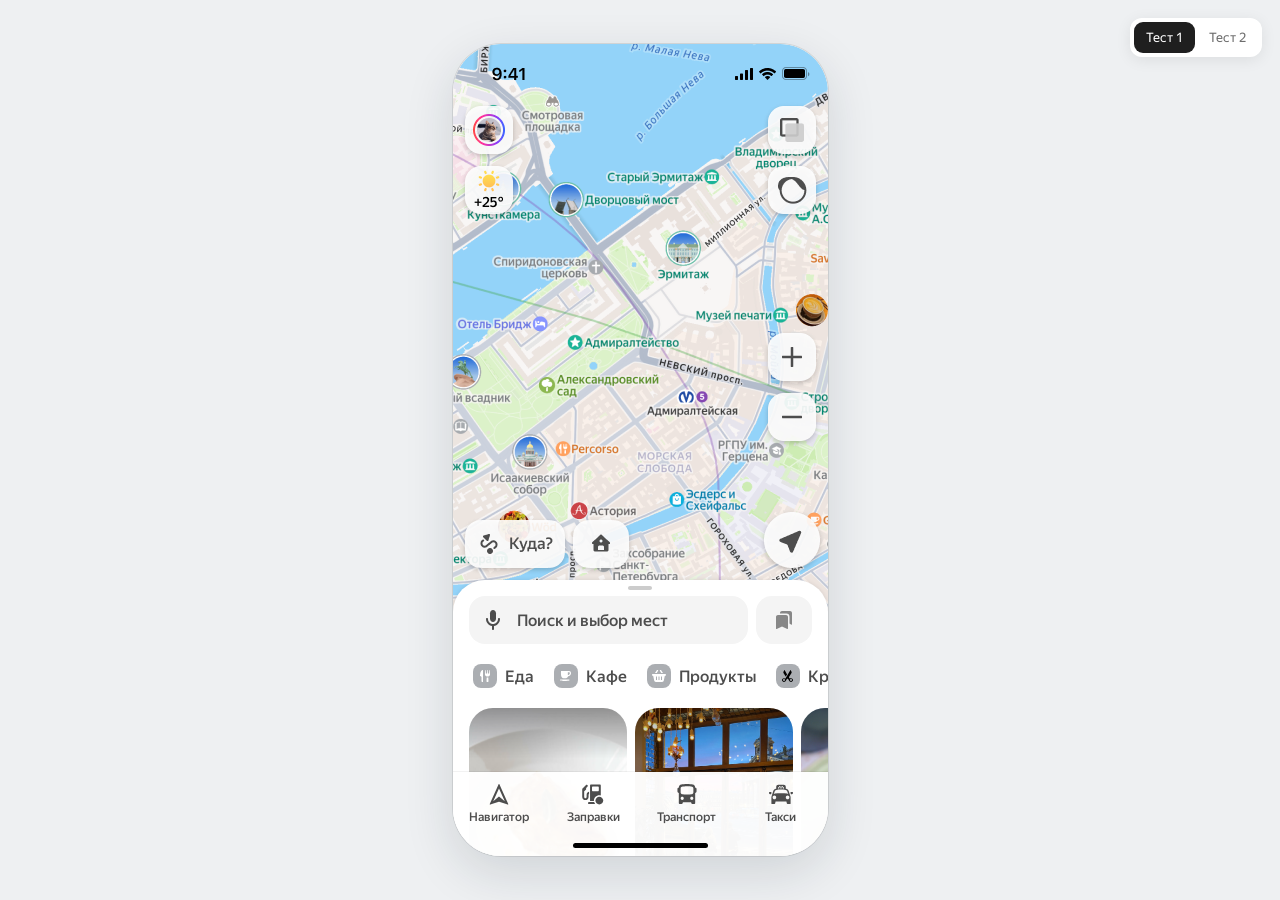
==== index.html @ ad508574 "Перенесены файлы в корень" ====
<!doctype html>
<html lang="ru">
<head>
  <meta charset="UTF-8">
  <meta name="viewport" content="width=device-width, initial-scale=1, viewport-fit=cover">
  <meta name="theme-color" content="#ffffff">
  <title>Яндекс Карты — Тест 1</title>
  <link rel="preload" href="public/assets/figma/ys-text-regular.woff2" as="font" type="font/woff2" crossorigin>
  <link rel="preload" href="public/assets/figma/ys-text-medium.woff2" as="font" type="font/woff2" crossorigin>
  <link rel="stylesheet" href="styles.css?v=discovery-motion-1">
</head>
<body>
  <main class="prototype-shell">
    <nav class="test-switcher" aria-label="Переключение прототипов">
      <button id="reset-test" data-test="1" class="test-switcher__item is-active" type="button" aria-current="page">Тест 1</button>
      <button data-test="2" class="test-switcher__item" type="button">Тест 2</button>
    </nav>
    <div class="device-area">
      <section class="phone" data-test="1" aria-label="Прототип ленты рекомендаций">
        <section id="map-screen" class="screen screen--map" aria-label="Главный экран карты">
          <img src="public/assets/map-screen.png" alt="Карта центра Санкт-Петербурга" class="map-image">
          <div class="home-sheet" data-figma-node="6007:15679">
            <button class="drag-control" id="open-feed" type="button" aria-label="Открыть рекомендации"><img src="public/assets/figma/52b90.svg" alt=""></button>
            <div class="google-header google-only" data-figma-node="6028:28121"><button class="google-heading" data-google-open type="button">Местный вайб</button><div class="google-weather" aria-label="Солнечно, плюс 25 градусов"><img src="public/assets/figma/97b58.svg" alt=""><span>+25°</span></div></div>
            <div class="search-row">
              <button class="search-field search-field--button" data-open-feed type="button"><img class="icon" src="public/assets/figma/24eeb.svg" alt=""><span>Поиск и выбор мест</span></button>
              <button class="bookmarks-button" data-open-saved type="button" aria-label="Закладки"><img class="icon" src="public/assets/figma/b0968.svg" alt=""></button>
            </div>
            <div class="home-suggest" aria-label="Быстрые категории">
              <button data-home-category="food"><span class="suggest-icon"><img src="public/assets/figma/rubric-food-symbol.svg" alt=""></span>Еда</button>
              <button data-home-category="coffee"><span class="suggest-icon"><img src="public/assets/figma/rubric-coffee-symbol.svg" alt=""></span>Кафе</button>
              <button data-home-unavailable><span class="suggest-icon"><img src="public/assets/figma/rubric-groceries-symbol.svg" alt=""></span>Продукты</button>
              <button data-home-unavailable><span class="suggest-icon"><img src="public/assets/figma/rubric-beauty-symbol.svg" alt=""></span>Красота</button>
            </div>
            <div id="home-preview" class="home-preview"></div>
            <div id="google-home-preview" class="google-carousel google-only" aria-label="Местный вайб"></div>
          </div>
          <nav class="tabbar" aria-label="Разделы карты" data-figma-node="6007:16099">
            <button data-map-action><img class="icon" src="public/assets/figma/318f4.svg" alt="">Навигатор</button>
            <button data-map-action><img class="icon" src="public/assets/figma/d0802.svg" alt="">Заправки</button>
            <button data-map-action><img class="icon" src="public/assets/figma/b46d8.svg" alt="">Транспорт</button>
            <button data-map-action><img class="icon" src="public/assets/figma/12707.svg" alt="">Такси</button>
            <div class="home-indicator"></div>
          </nav>
        </section>
        <section id="feed-screen" class="screen screen--feed is-hidden" aria-label="Лента рекомендаций" aria-hidden="true">
          <img class="feed-map" src="public/assets/figma/a2a85.png" alt="">
          <div class="map-dim"></div>
          <div class="status-bar status-bar--light" aria-hidden="true"><span>9:41</span><img src="public/assets/figma/610a3.svg" alt=""></div>
          <div class="city-label"><img src="public/assets/figma/ff0bd.svg" alt="">Санкт-Петербург</div>
          <div class="feed-sheet" data-figma-node="6007:17533">
            <header class="feed-header" data-figma-node="6049:33191">
              <button id="collapse-feed" class="drag-control" type="button" aria-label="Свернуть ленту"><img src="public/assets/figma/52b90.svg" alt=""></button>
              <div class="google-header google-only" data-figma-node="6028:28121"><h1 class="google-heading">Местный вайб</h1><div class="google-weather" aria-label="Солнечно, плюс 25 градусов"><img src="public/assets/figma/97b58.svg" alt=""><span>+25°</span></div></div>
              <div class="search-row">
                <label class="search-field"><img class="icon" src="public/assets/figma/24eeb.svg" alt=""><input id="search" type="search" placeholder="Поиск и выбор мест" aria-label="Поиск мест" autocomplete="off"></label>
                <button class="bookmarks-button" id="toggle-saved" type="button" aria-label="Показать сохранённые места" aria-pressed="false"><img class="icon" src="public/assets/figma/b0968.svg" alt=""></button>
              </div>
              <div class="intents-wrap"><div class="intents" id="intents" role="tablist" aria-label="Категории рекомендаций"></div></div>
            </header>
            <div class="feed-scroll" id="feed-scroll" tabindex="0" aria-label="Места в выбранной категории"><div id="tile-grid" class="tile-grid" aria-live="polite"></div><div id="google-feed" class="google-only"></div></div>
          </div>
          <div class="map-action"><button id="back-to-map" type="button"><img class="icon" src="public/assets/figma/7ac51.svg" alt="">На карте</button></div>
        </section>
        <section id="discovery-screen" class="screen screen--discovery is-hidden" aria-label="Места на карте" aria-hidden="true">
          <img class="discovery-map" src="public/assets/discovery-all.png" alt="Карта с рекомендациями">
          <div class="status-bar" aria-hidden="true"><span>9:41</span><img src="public/assets/figma/fc574.svg" alt=""></div>
          <section class="discovery-sheet" aria-label="Лента мест на карте">
            <header class="discovery-header">
              <button id="discovery-drag" class="drag-control" type="button" aria-label="Развернуть ленту на карте" aria-expanded="false"><img src="public/assets/figma/7e62e.svg" alt=""></button>
              <h1><button id="discovery-title" type="button">Рекомендации для вас</button></h1>
              <button id="discovery-search-toggle" class="discovery-action" type="button" aria-label="Поиск в категории" aria-expanded="false"><img src="public/assets/figma/d4366.svg" alt=""></button>
              <button id="discovery-close" class="discovery-action" type="button" aria-label="Закрыть дискавери-режим"><img src="public/assets/figma/bcefa.svg" alt=""></button>
            </header>
            <label class="discovery-search" hidden><input type="search" placeholder="Поиск мест" aria-label="Поиск мест на карте"></label>
            <div class="discovery-scroll" tabindex="0" aria-label="Места категории"><div id="discovery-grid" class="tile-grid" aria-live="polite"></div></div>
          </section>
        </section>
        <section id="place-screen" class="screen screen--place is-hidden" aria-label="Карточка места" aria-hidden="true"></section>
        <div id="toast" class="toast" role="status" hidden></div>
      </section>
    </div>
  </main>
  <script type="module" src="app.js?v=fun-section-1"></script>
</body>
</html>
---- styles.css ----
@font-face { font-family: 'YS Text'; src: url('public/assets/figma/ys-text-regular.woff2') format('woff2'); font-weight: 400; font-display: swap; }
@font-face { font-family: 'YS Text'; src: url('public/assets/figma/ys-text-medium.woff2') format('woff2'); font-weight: 500 600; font-display: swap; }
@font-face { font-family: 'YS Text'; src: url('public/assets/figma/ys-text-bold.woff2') format('woff2'); font-weight: 700; font-display: swap; }
:root { color-scheme: light; font-family: 'YS Text', Arial, sans-serif; color: #000; background: #eef0f2; --secondary: #878787; --action: #196dff; --device-scale: 1; }
* { box-sizing: border-box; }
body { margin: 0; min-width: 320px; }
button, input { font: inherit; }
button { border: 0; padding: 0; color: inherit; background: none; cursor: pointer; -webkit-tap-highlight-color: transparent; }
button:disabled { cursor: default; }
button:focus-visible, input:focus-visible, [tabindex]:focus-visible { outline: 2px solid var(--action); outline-offset: 2px; }
img { display: block; }
p, h1, h2 { margin: 0; }
.icon { width: 24px; height: 24px; flex: 0 0 24px; object-fit: contain; }
.icon--16 { width: 16px; height: 16px; flex-basis: 16px; }
.prototype-shell { min-height: 100dvh; display: grid; place-items: center; padding: 24px; background: #eef0f2; }
.device-area { position: relative; width: calc(375px * var(--device-scale)); height: calc(812px * var(--device-scale)); }
.phone { position: absolute; inset: 0 auto auto 0; width: 375px; height: 812px; overflow: hidden; border-radius: 48px; background: #fff; transform: scale(var(--device-scale)); transform-origin: top left; box-shadow: 0 16px 50px #18233124, 0 0 0 1px #00000018; }
.screen { position: absolute; inset: 0; width: 100%; height: 100%; }
.is-hidden { display: none !important; }
.test-switcher { position: fixed; z-index: 10; top: 18px; right: 18px; display: flex; gap: 2px; padding: 4px; border-radius: 12px; background: #fff; box-shadow: 0 3px 15px #00000014; }
.test-switcher__item { border-radius: 9px; padding: 8px 12px; font-size: 13px; color: #6d6d6d; }
.test-switcher__item.is-active { background: #1f1f1f; color: #fff; }
.test-switcher__item:disabled { opacity: .4; }
.google-only { display: none; }
.phone[data-test='2'] .google-only { display: block; }
.phone[data-test='2'] .home-sheet > .search-row,
.phone[data-test='2'] .home-suggest,
.phone[data-test='2'] #home-preview,
.phone[data-test='2'] .feed-header > .search-row,
.phone[data-test='2'] .intents-wrap,
.phone[data-test='2'] #tile-grid { display: none; }
.phone[data-test='2'] .feed-header { height: 68px; flex-basis: 68px; }
.phone[data-test='2'] .feed-scroll { padding: 0 0 24px; }
.phone[data-test='2'] .map-action { display: none; }
.phone[data-test='2'] .drag-control { height: 16px; top: 0; }
.phone[data-test='2'] .drag-control img { display: none; }
.phone[data-test='2'] .drag-control::after { content: ''; position: absolute; top: 4px; width: 32px; height: 4px; border-radius: 100px; background: #ccc; pointer-events: none; }
.google-header { height: 68px; padding: 16px 16px 12px; background: #fff; }
.phone[data-test='2'] .google-header { display: flex; align-items: center; gap: 8px; }
.google-heading { flex: 1; min-width: 0; text-align: left; font-size: 24px; font-weight: 500; line-height: 28px; letter-spacing: .24px; }
.google-weather { width: 40px; height: 40px; flex: 0 0 40px; border-radius: 12px; padding: 4px 6px; background: #f4f4f4; display: flex; flex-direction: column; align-items: center; justify-content: center; font-size: 12px; font-weight: 500; line-height: 16px; }
.google-weather img { width: 12.67px; height: 12.67px; margin: 1.665px; }
.google-section { padding-bottom: 8px; }
.google-section-heading { height: 64px; display: flex; align-items: center; padding: 20px 16px 20px 20px; font-size: 20px; line-height: 24px; font-weight: 500; letter-spacing: .2px; }
.google-carousel, .phone[data-test='2'] .google-carousel { display: flex; gap: 8px; padding: 0 16px; overflow-x: auto; overflow-y: hidden; scrollbar-width: none; overscroll-behavior-x: contain; scroll-snap-type: x proximity; scroll-padding-left: 16px; }
.phone[data-test='1'] #google-home-preview { display: none; }
.google-carousel.is-dragging { scroll-snap-type: none; cursor: grabbing; }
.google-carousel.is-dragging * { cursor: grabbing; }
.google-tile { position: relative; display: flex; flex-direction: column; gap: 12px; width: 245px; height: 427px; flex: 0 0 245px; padding-bottom: 16px; border-radius: 20px; background: #f4f4f4; overflow: hidden; scroll-snap-align: start; }
.google-tile--l { width: 290px; flex-basis: 290px; height: 422px; }
.google-tile-link { position: absolute; inset: 0; z-index: 1; border-radius: 20px; user-select: none; }
.google-tile-link:active { background: #00000004; }
.google-picture { flex: 0 0 244px; height: 244px; width: 100%; border-radius: 20px; overflow: hidden; background: #e5e5e5; }
.google-picture img { width: 100%; height: 100%; object-fit: cover; pointer-events: none; user-select: none; }
.google-contents { flex: 1; min-height: 0; display: flex; flex-direction: column; gap: 6px; padding: 0 12px; }
.google-contents h2 { font-size: 16px; line-height: 18px; font-weight: 500; letter-spacing: .16px; white-space: nowrap; overflow: hidden; text-overflow: ellipsis; }
.google-meta { display: flex; align-items: center; gap: 4px; flex: 0 0 14px; min-width: 0; font-size: 12px; line-height: 14px; font-weight: 500; color: #878787; white-space: nowrap; overflow: hidden; }
.google-rating { display: flex; align-items: center; gap: 2px; color: #000; }
.google-rating img { width: 12px; height: 12px; }
.google-category { overflow: hidden; text-overflow: ellipsis; }
.google-hours .is-open { color: #3bb300; }
.google-hours .is-closed { color: #f43; }
.google-description { width: 202px; max-width: 100%; min-height: 0; flex: 1; font-size: 14px; line-height: 16px; overflow: hidden; display: -webkit-box; -webkit-line-clamp: 5; -webkit-box-orient: vertical; }
.google-section-action { padding: 20px 16px 0; }
.google-section-action button { width: 100%; height: 40px; padding: 12px; background: #f6f6f6; border-radius: 32px; font-size: 14px; font-weight: 500; line-height: 16px; color: #4d4d4d; }
.google-section.is-expanded .google-carousel { display: grid; grid-template-columns: 1fr; justify-items: center; gap: 16px; overflow: visible; }
.map-image { width: 100%; height: 100%; object-fit: cover; }
.screen--discovery { background: #f4f4f4; overflow: hidden; }
.discovery-map { width: 100%; height: 100%; object-fit: fill; }
.discovery-sheet { position: absolute; z-index: 2; top: 74px; height: calc(100% - 74px); left: 0; right: 0; display: flex; flex-direction: column; background: #fff; border-radius: 24px 24px 0 0; box-shadow: 0 0 4px #0000001a; overflow: hidden; transform: translateY(calc(100% - 120px)); transition: transform 560ms cubic-bezier(.25,.8,.25,1); will-change: transform; }
.discovery-sheet.is-expanded { transform: translateY(0); }
.discovery-sheet.is-dragging { transition: none; }
.discovery-header { position: relative; display: flex; align-items: center; gap: 8px; padding: 16px; flex: 0 0 72px; }
.discovery-header h1 { flex: 1; min-width: 0; margin-right: 4px; font-size: 20px; font-weight: 700; line-height: 24px; }
#discovery-title { text-align: left; width: 100%; }
.discovery-action { width: 40px; height: 40px; flex: 0 0 40px; border-radius: 100px; background: #f6f6f6; display: grid; place-items: center; }
.phone[data-test='2'] #discovery-drag img { display: block; }
.phone[data-test='2'] #discovery-drag::after { display: none; }
.discovery-scroll { flex: 1; min-height: 0; overflow-y: auto; overscroll-behavior: contain; scrollbar-width: none; padding: 0 16px 24px; }
.discovery-search { padding: 0 16px 12px; }
.discovery-search input { width: 100%; padding: 12px; border: 0; border-radius: 12px; background: #f4f4f4; font-size: 16px; }
@media (prefers-reduced-motion: reduce) { .discovery-sheet { transition: none; } }
.home-sheet { position: absolute; top: calc(100% - 276px); left: 0; right: 0; height: 450px; border-radius: 32px 32px 0 0; background: #fff; box-shadow: 0 0 4px #0000001a; overflow: hidden; }
.drag-control { position: absolute; z-index: 3; top: 0; left: calc(50% - 22px); width: 44px; height: 16px; display: grid; place-items: center; touch-action: none; }
.drag-control { user-select: none; cursor: grab; }
.drag-control:active { cursor: grabbing; }
.drag-control img { width: 24px; height: 16px; pointer-events: none; user-select: none; -webkit-user-drag: none; }
.search-row { display: flex; gap: 8px; padding: 16px 16px 0; height: 64px; flex: 0 0 64px; }
.search-field { min-width: 0; flex: 1; display: flex; align-items: center; gap: 12px; height: 48px; padding: 0 12px; background: #f4f4f4; border-radius: 16px; color: #4d4d4d; }
.search-field--button { text-align: left; white-space: nowrap; font-size: 16px; font-weight: 500; }
.search-field input { border: 0; background: none; outline: 0; width: 100%; min-width: 0; padding: 0; color: #4d4d4d; font-size: 16px; font-weight: 500; line-height: 20px; }
.search-field input::placeholder { color: #4d4d4d; opacity: 1; }
.search-field input::-webkit-search-cancel-button { cursor: pointer; }
.bookmarks-button { display: grid; place-items: center; height: 48px; width: 56px; flex: 0 0 56px; border-radius: 16px; background: #f4f4f4; }
.bookmarks-button[aria-pressed='true'] { background: #fff0b4; }
.home-suggest { display: flex; gap: 0; padding: 12px; height: 64px; overflow-x: auto; scrollbar-width: none; }
.home-suggest button { height: 40px; padding: 8px 12px 8px 8px; display: flex; gap: 8px; align-items: center; white-space: nowrap; font-weight: 500; font-size: 16px; color: #4d4d4d; }
.suggest-icon { width: 24px; height: 24px; flex: 0 0 24px; display: grid; place-items: center; border-radius: 8px; background: #abaeb2; }
.suggest-icon img { max-width: 14px; max-height: 14px; }
.home-preview { display: flex; overflow: hidden; gap: 8px; padding: 0 16px; }
.home-preview .place-tile { width: 158px; flex: 0 0 158px; }
.tabbar { position: absolute; bottom: 0; left: 0; right: 0; height: 84px; background: #fffffff7; display: flex; justify-content: space-around; padding-top: 10px; box-shadow: 0 -1px 0 #0000000d; }
.tabbar button { display: flex; flex-direction: column; gap: 4px; align-items: center; height: 48px; width: 25%; color: #4d4d4d; font-size: 12px; font-weight: 500; }
.home-indicator { position: absolute; height: 5px; width: 135px; left: calc(50% - 67.5px); bottom: 8px; background: #000; border-radius: 100px; }
.feed-map { position: absolute; inset: 0; width: 100%; height: 100%; object-fit: cover; }
.map-dim { position: absolute; top: 0; left: 0; right: 0; height: 124px; background: #0006; }
.status-bar { position: absolute; z-index: 1; top: 0; left: 0; right: 0; height: 50px; font: 600 17px/22px -apple-system, BlinkMacSystemFont, sans-serif; letter-spacing: -.4px; pointer-events: none; }
.status-bar span { position: absolute; top: 19px; left: 29px; width: 54px; text-align: center; }
.status-bar img { position: absolute; top: 23px; right: 18.6px; width: 74.4px; height: 13px; }
.status-bar--light { color: #fff; }
.city-label { position: absolute; top: 50px; left: 0; right: 0; height: 24px; display: flex; justify-content: center; align-items: flex-start; gap: 4px; color: #fff; font-size: 14px; font-weight: 500; line-height: 16px; }
.city-label img { width: 16px; height: 16px; }
.feed-sheet { position: absolute; inset: 74px 0 0; display: flex; flex-direction: column; border-radius: 32px 32px 0 0; background: #fff; overflow: hidden; }
.feed-header { position: relative; z-index: 2; flex: 0 0 128px; height: 128px; background: #fff; }
.feed-header.is-scrolling { box-shadow: 0 1px 0 #ebebeb; }
.intents-wrap { position: relative; }
.intents-wrap::after { content: ''; position: absolute; top: 0; right: 0; width: 24px; height: 64px; background: linear-gradient(90deg, #fff0, #fff); pointer-events: none; }
.intents { display: flex; align-items: center; gap: 4px; height: 64px; padding: 12px 16px; overflow-x: auto; overflow-y: hidden; scrollbar-width: none; overscroll-behavior-x: contain; }
.intents::after { content: ''; flex: 0 0 calc(50% - 50px); height: 1px; }
.intent { display: flex; align-items: center; gap: 6px; height: 40px; flex: 0 0 auto; padding: 8px 12px 8px 8px; border-radius: 12px; color: #878787; font-size: 14px; line-height: 16px; font-weight: 500; white-space: nowrap; }
.intent.is-active { color: #000; }
.intent-emoji { font-family: 'Apple Color Emoji', 'Segoe UI Emoji', sans-serif; font-size: 22px; line-height: 24px; width: 24px; text-align: center; }
.feed-scroll { flex: 1 1 auto; min-height: 0; overflow-y: auto; overflow-x: hidden; overscroll-behavior: contain; scrollbar-width: none; padding: 0 16px 112px; }
.tile-grid { display: grid; grid-template-columns: repeat(2, minmax(0,1fr)); gap: 16px 8px; align-content: start; }
.place-tile { position: relative; min-width: 0; display: flex; flex-direction: column; gap: 8px; }
.tile-link { position: absolute; inset: 0; z-index: 1; border-radius: 24px; touch-action: pan-y; user-select: none; }
.tile-link:active { background: #00000006; }
.tile-visual { position: relative; width: 100%; aspect-ratio: 3/4; border-radius: 24px; overflow: hidden; background: #f4f4f4; }
.tile-visual::after { content: ''; position: absolute; inset: 0; background: linear-gradient(180deg, #0005 0%, #0000 24%, #0000 71.65%, #0005 100%); pointer-events: none; }
.tile-photo-track { display: flex; width: 100%; height: 100%; transition: transform 280ms cubic-bezier(.22,1,.36,1); will-change: transform; }
.tile-photo-track.is-dragging { transition: none; }
.tile-photo { width: 100%; height: 100%; flex: 0 0 100%; min-width: 0; object-fit: cover; user-select: none; pointer-events: none; }
.tile-rating { position: absolute; z-index: 1; left: 8px; top: 8px; height: 24px; display: flex; align-items: center; gap: 4px; padding: 4px 6px; color: #fff; background: #0006; border-radius: 12px; font-size: 14px; font-weight: 500; line-height: 16px; pointer-events: none; }
.tile-rating img { width: 14px; height: 14px; }
.tile-more { position: absolute; z-index: 1; right: 8px; top: 8px; width: 24px; height: 24px; padding: 4px; pointer-events: none; }
.tile-more img { width: 16px; height: 16px; }
.tile-save { position: absolute; z-index: 2; right: 8px; bottom: 8px; width: 40px; height: 40px; border-radius: 24px; background: #0006; display: grid; place-items: center; }
.tile-stepper { position: absolute; z-index: 1; width: 36px; height: 12px; bottom: 8px; left: 50%; transform: translateX(-50%); display: flex; align-items: center; gap: 4px; padding: 4px; border-radius: 6px; background: #0006; pointer-events: none; }
.tile-stepper i { flex: 0 0 4px; height: 4px; border-radius: 2px; background: #ffffff80; }
.tile-stepper i.is-current { flex-basis: 12px; background: #fff; }
.tile-text { padding: 0 4px; min-width: 0; }
.tile-description { height: 32px; font-size: 14px; line-height: 16px; display: -webkit-box; -webkit-box-orient: vertical; -webkit-line-clamp: 2; overflow: hidden; }
.tile-name { display: block; overflow: hidden; text-overflow: ellipsis; white-space: nowrap; font-size: 16px; line-height: 18px; height: 18px; font-weight: 500; letter-spacing: .16px; margin-top: 2px; }
.tile-location { display: flex; gap: 4px; font-size: 14px; line-height: 16px; margin-top: 4px; height: 16px; color: #878787; white-space: nowrap; }
.tile-location span:first-child { min-width: 0; overflow: hidden; text-overflow: ellipsis; }
.tile-location span:last-child:not(:first-child) { flex: 0 0 auto; }
.empty-state { grid-column: 1/-1; padding: 44px 12px; text-align: center; color: #878787; font-size: 14px; line-height: 20px; }
.map-action { position: absolute; z-index: 4; bottom: 0; left: 0; right: 0; height: 112px; padding: 32px 12px; display: flex; justify-content: center; background: linear-gradient(0deg,#fff,#ffffffd9 25%,#fff0); pointer-events: none; }
.map-action button { height: 48px; display: flex; align-items: center; justify-content: center; gap: 8px; border-radius: 16px; padding: 12px 16px 12px 12px; background: #1a1a1a; color: #fff; font-size: 16px; line-height: 20px; font-weight: 500; pointer-events: auto; }
.screen--place { overflow-y: auto; overflow-x: hidden; scrollbar-width: none; background: #fff; overscroll-behavior: contain; }
.place-gallery { position: relative; height: 240px; background: #ebebeb; }
.place-gallery-main { width: 100%; height: 240px; object-fit: cover; cursor: pointer; }
.place-gallery::after { content: ''; position: absolute; inset: 160px 0 0; background: linear-gradient(#0000,#0005); pointer-events: none; }
.place-logo { position: absolute; left: 16px; bottom: 48px; z-index: 1; width: 72px; height: 72px; object-fit: cover; border-radius: 16px; background: #fff; }
.gallery-counter { position: absolute; bottom: 48px; right: 16px; z-index: 1; display: flex; align-items: center; gap: 4px; font-size: 14px; color: #fff; }
.gallery-progress { position: absolute; bottom: 30px; left: 16px; right: 16px; height: 2px; display: flex; gap: 2px; z-index: 1; }
.gallery-progress i { flex: 1; border-radius: 10px; background: #ffffff80; }
.gallery-progress i.is-current { background: #fff; }
.place-content { position: relative; margin-top: -16px; background: #fff; border-radius: 20px 20px 0 0; padding-bottom: 32px; }
.card-shutter { position: sticky; top: 50px; z-index: 6; padding: 20px 16px 0; height: 44px; background: #fff; border-radius: 20px 20px 0 0; }
.place-status { position: sticky; top: 0; z-index: 5; margin-bottom: -50px; background-image: var(--place-cover); background-size: 100% 240px; background-position: center top; }
.is-header-pinned .place-status::before { content: ''; position: absolute; inset: 0 0 -32px; background: linear-gradient(#0003,#0003), url('public/assets/figma/a2a85.png') center top / cover; }
.is-header-pinned .card-shutter { border-radius: 32px 32px 0 0; }
.screen--place .card-tabs { top: 94px; }
.is-header-pinned .card-tabs { height: 48px; padding: 4px 16px 0; margin-bottom: 8px; }
.screen--place [id^='card-'] { scroll-margin-top: 142px; }
.card-shutter > .shutter-handle { position: absolute; width: 24px; height: 16px; top: 0; left: calc(50% - 12px); }
.place-title-row { display: flex; gap: 16px; align-items: flex-start; }
.place-title { flex: 1; min-width: 0; overflow: hidden; white-space: nowrap; text-overflow: ellipsis; font-size: 20px; line-height: 24px; font-weight: 500; }
.place-title-row button { flex: 0 0 24px; width: 24px; height: 24px; }
.place-kind { font-size: 14px; line-height: 16px; color: #878787; height: 20px; padding: 4px 16px 0; }
.place-rating-row { padding: 8px 16px; height: 32px; display: flex; gap: 12px; align-items: center; font-size: 14px; line-height: 16px; }
.place-rating-row > span { display: inline-flex; align-items: center; gap: 6px; white-space: nowrap; }
.place-rating-row .review-count { color: #878787; }
.place-rating-row b { font-weight: 500; }
.place-summary { padding: 8px 16px; height: 110px; }
.place-summary-body { position: relative; padding: 12px 120px 12px 12px; background: #f6f6f6; border-radius: 12px; height: 94px; }
.place-summary h2 { font-size: 14px; line-height: 16px; font-weight: 500; margin-bottom: 6px; }
.place-summary p { color: #4d4d4d; font-size: 14px; line-height: 16px; height: 48px; display: -webkit-box; -webkit-box-orient: vertical; -webkit-line-clamp: 3; overflow: hidden; }
.summary-image { position: absolute; right: 40px; top: -4px; width: 64px; height: 102px; border-radius: 8px; object-fit: cover; }
.summary-image--back { right: 0; transform: rotate(8deg); opacity: .5; }
.social-row { height: 40px; padding: 8px 16px; display: flex; align-items: center; gap: 8px; font-size: 14px; line-height: 16px; }
.social-row > img { width: 24px; height: 24px; border-radius: 50%; object-fit: cover; }
.hours-distance { display: flex; align-items: center; gap: 8px; height: 32px; padding: 8px 16px; font-size: 14px; line-height: 16px; }
.hours-distance > span:first-child { flex: 1; min-width: 0; font-weight: 500; white-space: nowrap; overflow: hidden; text-overflow: ellipsis; }
.hours-distance .nearby { color: #878787; max-width: 150px; white-space: nowrap; overflow: hidden; text-overflow: ellipsis; }
.card-tabs { position: sticky; top: 0; z-index: 4; height: 56px; display: flex; align-items: center; gap: 24px; padding: 8px 16px; overflow-x: auto; scrollbar-width: none; background: #fff; border-bottom: 1px solid #ebebeb; }
.card-tab { position: relative; height: 40px; flex: 0 0 auto; display: flex; align-items: center; gap: 6px; font-size: 14px; line-height: 16px; font-weight: 500; white-space: nowrap; }
.card-tab.is-active { color: var(--action); }
.card-tab.is-active::after { content: ''; position: absolute; bottom: 0; height: 4px; border-radius: 4px; background: var(--action); left: 0; right: 0; }
.card-tab small { color: #878787; background: #f4f4f4; border-radius: 4px; font-size: 12px; line-height: 16px; padding: 2px 4px; font-weight: 400; }
.reservation { height: 121px; border-bottom: 1px solid #ebebeb; padding-top: 20px; }
.reservation-header { display: flex; align-items: center; justify-content: space-between; padding: 0 16px; font-size: 14px; }
.reservation h2 { font-size: 16px; line-height: 20px; font-weight: 500; }
.reservation-header button { color: var(--action); }
.reservation-times { display: flex; gap: 8px; padding: 20px 16px 16px; overflow-x: auto; scrollbar-width: none; }
.reservation-times button { flex: 0 0 auto; height: 48px; border-radius: 16px; padding: 12px 16px; background: #f2f6ff; color: var(--action); font-size: 16px; line-height: 20px; font-weight: 500; }
.stories { height: 178px; display: flex; gap: 8px; overflow-x: auto; scrollbar-width: none; padding: 20px 16px; border-bottom: 1px solid #ebebeb; }
.story { display: flex; flex-direction: column; align-items: center; gap: 6px; width: 90px; flex: 0 0 90px; font-size: 12px; line-height: 14px; font-weight: 500; }
.story-photo { width: 90px; height: 118px; border: 2px solid var(--action); padding: 2px; border-radius: 16px; }
.story-photo img { width: 100%; height: 100%; object-fit: cover; border-radius: 12px; }
.menu-section { padding-top: 8px; border-bottom: 1px solid #ebebeb; scroll-margin-top: 56px; }
.menu-section h2 { padding: 10px 16px; font-size: 16px; line-height: 20px; font-weight: 500; }
.menu-carousel { display: flex; gap: 16px; overflow-x: auto; scrollbar-width: none; padding: 8px 16px; }
.menu-card { flex: 0 0 120px; width: 120px; }
.menu-photo { display: grid; place-items: center; width: 120px; height: 120px; border: .5px solid #0000000a; background: #f4f4f4; border-radius: 12px; overflow: hidden; color: #878787; font-size: 12px; }
.menu-photo img { width: 100%; height: 100%; object-fit: cover; }
.menu-text { margin-top: 8px; display: flex; flex-direction: column; gap: 4px; font-size: 14px; line-height: 16px; }
.menu-text p { height: 32px; display: -webkit-box; -webkit-box-orient: vertical; -webkit-line-clamp: 2; overflow: hidden; }
.menu-unavailable { padding: 8px 16px 24px; font-size: 14px; line-height: 20px; color: #878787; }
.place-section { padding: 16px; border-bottom: 1px solid #ebebeb; font-size: 14px; line-height: 20px; scroll-margin-top: 56px; }
.place-section h2 { font-size: 16px; line-height: 20px; font-weight: 500; margin-bottom: 12px; }
.place-section p { color: #4d4d4d; }
.place-section a { color: var(--action); text-decoration: none; }
.address-heading { display: flex; gap: 16px; align-items: center; font-size: 14px !important; }
.address-body { margin-left: 40px; }
.address-body p + p { margin-top: 8px; }
.address-body button { color: var(--action); }
.photos-row { display: flex; gap: 8px; overflow-x: auto; scrollbar-width: none; }
.photos-row button { flex: 0 0 120px; }
.photos-row img { width: 120px; height: 120px; border-radius: 12px; object-fit: cover; }
.review-summary { display: flex; align-items: center; gap: 12px; }
.review-summary strong { font-size: 40px; line-height: 48px; font-weight: 500; }
.star-row { display: flex; }
.photo-viewer { position: absolute; inset: 0; z-index: 20; background: #000; color: #fff; display: flex; flex-direction: column; }
.photo-viewer header { height: 76px; padding: 24px; display: flex; align-items: center; justify-content: space-between; font-size: 14px; }
.photo-viewer-main { flex: 1; width: 100%; min-height: 0; object-fit: contain; }
.photo-viewer footer { display: flex; justify-content: space-between; padding: 24px; font-size: 14px; }
.photo-viewer footer button { padding: 12px; }
.toast { position: absolute; z-index: 30; left: 24px; right: 24px; bottom: 88px; background: #222; color: #fff; border-radius: 16px; padding: 12px 16px; font-size: 14px; line-height: 18px; box-shadow: 0 4px 16px #0003; }
@media (max-width: 600px) {
  .prototype-shell { display: block; min-height: 100dvh; padding: 0; background: #fff; }
  .device-area { width: 100%; height: 100dvh; }
  .phone { position: relative; width: 100%; height: 100dvh; border-radius: 0; box-shadow: none; transform: none; }
  .test-switcher { display: none; }
  .map-image { object-fit: cover; object-position: center top; }
}
@media (prefers-reduced-motion: reduce) { * { scroll-behavior: auto !important; transition-duration: 0s !important; } }
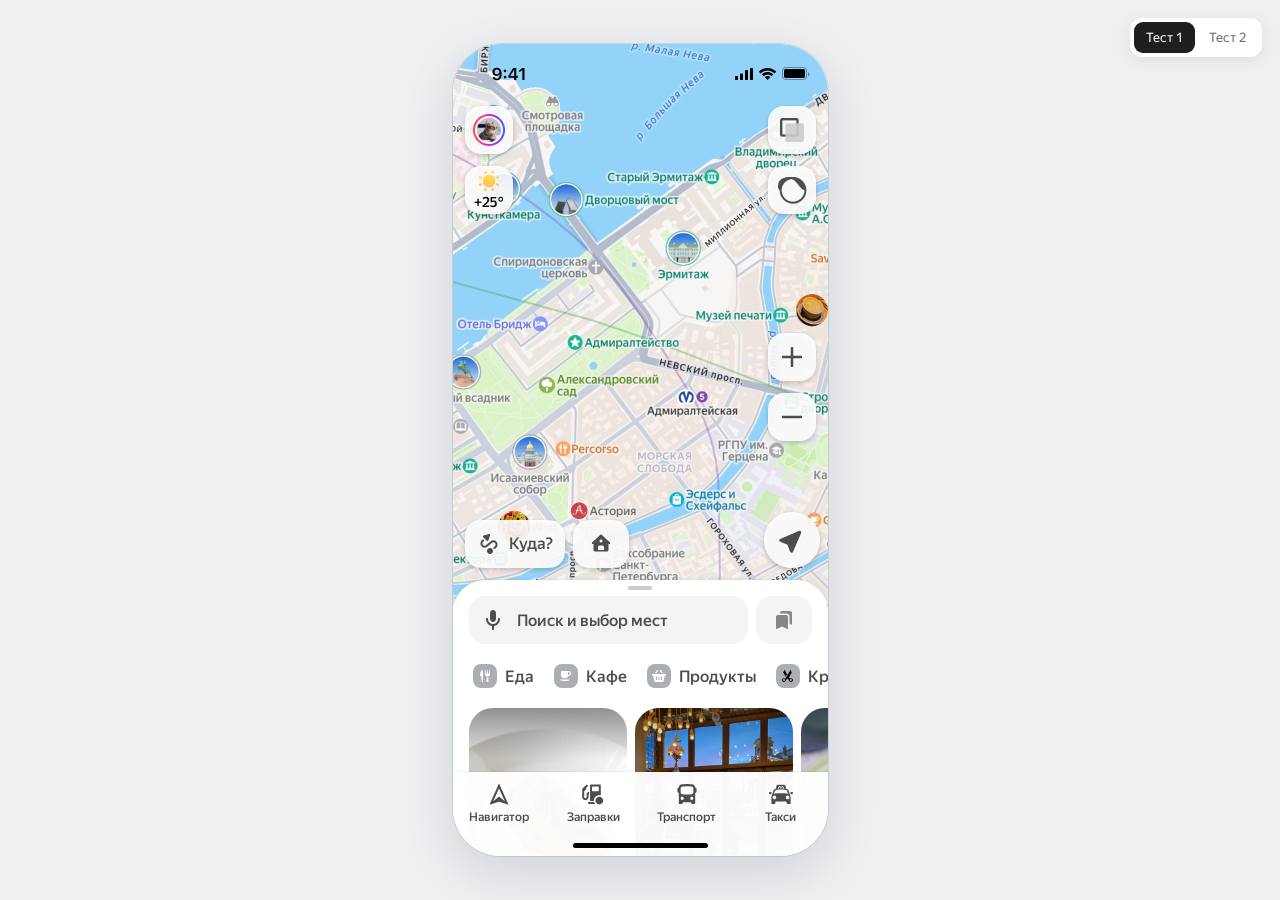
==== commit e0d1487f: "Поиск и дискавери-режим 1. Добавлена строка поиска во втором прототипе 2. Добавлен нулевой серп в об" ====
--- a/index.html
+++ b/index.html
@@ -7,7 +7,7 @@
   <title>Яндекс Карты — Тест 1</title>
   <link rel="preload" href="public/assets/figma/ys-text-regular.woff2" as="font" type="font/woff2" crossorigin>
   <link rel="preload" href="public/assets/figma/ys-text-medium.woff2" as="font" type="font/woff2" crossorigin>
-  <link rel="stylesheet" href="styles.css?v=discovery-motion-1">
+  <link rel="stylesheet" href="styles.css?v=search-layer-1">
 </head>
 <body>
   <main class="prototype-shell">
@@ -19,6 +19,11 @@
       <section class="phone" data-test="1" aria-label="Прототип ленты рекомендаций">
         <section id="map-screen" class="screen screen--map" aria-label="Главный экран карты">
           <img src="public/assets/map-screen.png" alt="Карта центра Санкт-Петербурга" class="map-image">
+          <div class="map-search google-only" data-figma-node="6123:14084">
+            <button class="map-search-profile" type="button" aria-label="Профиль"><img src="public/assets/figma/bb84c.svg" alt=""><img class="map-search-avatar" src="public/assets/figma/f3ac9.png" alt=""></button>
+            <div class="map-search-input"><button id="google-map-search" type="button" aria-label="Поиск мест и адресов">Поиск мест и адресов</button><button id="map-search-voice" type="button" aria-label="Голосовой поиск"><img src="public/assets/figma/cd073.svg" alt=""></button></div>
+            <button id="map-search-saved" class="map-search-bookmarks" type="button" aria-label="Сохранённые места" aria-pressed="false"><img src="public/assets/figma/3a8f8.svg" alt=""></button>
+          </div>
           <div class="home-sheet" data-figma-node="6007:15679">
             <button class="drag-control" id="open-feed" type="button" aria-label="Открыть рекомендации"><img src="public/assets/figma/52b90.svg" alt=""></button>
             <div class="google-header google-only" data-figma-node="6028:28121"><button class="google-heading" data-google-open type="button">Местный вайб</button><div class="google-weather" aria-label="Солнечно, плюс 25 градусов"><img src="public/assets/figma/97b58.svg" alt=""><span>+25°</span></div></div>
@@ -76,11 +81,25 @@
             <div class="discovery-scroll" tabindex="0" aria-label="Места категории"><div id="discovery-grid" class="tile-grid" aria-live="polite"></div></div>
           </section>
         </section>
+        <section id="search-screen" class="screen screen--search is-hidden" aria-label="Поиск мест и адресов" aria-hidden="true" data-figma-node="6132:16497">
+          <div class="null-search-overlay"></div>
+          <div class="null-search-status" aria-hidden="true"><span>9:41</span><img src="public/assets/figma/eba05.svg" alt=""></div>
+          <div class="null-search-sheet">
+            <header class="null-search-header">
+              <button class="null-search-grabber" id="search-dragger" type="button" aria-label="Свернуть поиск"><img src="public/assets/figma/8ccfd.svg" alt="" draggable="false"></button>
+              <img class="null-search-icon" src="public/assets/figma/26127.svg" alt="">
+              <div class="null-search-field"><span>Поиск мест и адресов</span><button data-search-unavailable type="button" aria-label="Голосовой поиск"><img src="public/assets/figma/f6eec.svg" alt=""></button></div>
+              <button id="close-search" type="button" aria-label="Закрыть поиск"><img src="public/assets/figma/7766e.svg" alt=""></button>
+            </header>
+            <div class="null-search-tabs" role="tablist" aria-label="Разделы поиска"><button type="button" role="tab" aria-selected="true" data-search-tab="categories">Категории</button><button type="button" role="tab" aria-selected="false" data-search-tab="history">История</button></div>
+            <div class="null-search-scroll"><div id="null-search-categories" role="tabpanel" aria-label="Категории"></div><div id="null-search-history" role="tabpanel" aria-label="История" hidden><p>История поиска пуста</p></div></div>
+          </div>
+        </section>
         <section id="place-screen" class="screen screen--place is-hidden" aria-label="Карточка места" aria-hidden="true"></section>
         <div id="toast" class="toast" role="status" hidden></div>
       </section>
     </div>
   </main>
-  <script type="module" src="app.js?v=fun-section-1"></script>
+  <script type="module" src="app.js?v=search-layer-1"></script>
 </body>
 </html>
--- a/styles.css
+++ b/styles.css
@@ -15,7 +15,7 @@
 .prototype-shell { min-height: 100dvh; display: grid; place-items: center; padding: 24px; background: #eef0f2; }
 .device-area { position: relative; width: calc(375px * var(--device-scale)); height: calc(812px * var(--device-scale)); }
 .phone { position: absolute; inset: 0 auto auto 0; width: 375px; height: 812px; overflow: hidden; border-radius: 48px; background: #fff; transform: scale(var(--device-scale)); transform-origin: top left; box-shadow: 0 16px 50px #18233124, 0 0 0 1px #00000018; }
-.screen { position: absolute; inset: 0; width: 100%; height: 100%; }
+.screen { position: absolute; inset: 0; width: 100%; height: 100%; isolation: isolate; }
 .is-hidden { display: none !important; }
 .test-switcher { position: fixed; z-index: 10; top: 18px; right: 18px; display: flex; gap: 2px; padding: 4px; border-radius: 12px; background: #fff; box-shadow: 0 3px 15px #00000014; }
 .test-switcher__item { border-radius: 9px; padding: 8px 12px; font-size: 13px; color: #6d6d6d; }
@@ -23,6 +23,50 @@
 .test-switcher__item:disabled { opacity: .4; }
 .google-only { display: none; }
 .phone[data-test='2'] .google-only { display: block; }
+.phone[data-test='2'] .map-search { position: absolute; z-index: 3; top: 62px; left: 12px; right: 12px; height: 56px; display: flex; align-items: center; padding: 4px 0; border-radius: 16px; background: #fff; box-shadow: 0 2px 8px #1f1f1f33, 0 0 2px #1f1f1f33; }
+.map-search-profile, .map-search-bookmarks { width: 48px; height: 48px; flex: 0 0 48px; display: flex; align-items: center; justify-content: center; position: relative; }
+.map-search-profile > img:first-child { width: 32px; height: 32px; }
+.map-search-avatar { position: absolute; width: 24px; height: 24px; border-radius: 50%; object-fit: cover; }
+.map-search-bookmarks img, #map-search-voice img { width: 24px; height: 24px; }
+.map-search-input { min-width: 0; flex: 1; height: 48px; padding: 0 12px; display: flex; align-items: center; gap: 12px; border-radius: 12px; background: #f4f4f4; }
+#google-map-search { flex: 1; min-width: 0; height: 48px; font-size: 16px; font-weight: 500; line-height: 20px; color: #878787; white-space: nowrap; text-align: left; overflow: hidden; text-overflow: ellipsis; }
+#map-search-voice { flex: 0 0 24px; }
+.screen--search { background: url('public/assets/figma/b361d.png') left top / 16px 16px; display: flex; flex-direction: column; }
+.null-search-overlay { position: absolute; inset: 0; background: #000; opacity: .3; pointer-events: none; }
+.null-search-status { height: 50px; flex: 0 0 50px; position: relative; }
+.null-search-status span { position: absolute; left: 29px; top: 19px; font-family: Arial, sans-serif; font-weight: 600; font-size: 17px; line-height: 22px; letter-spacing: -.408px; width: 54px; text-align: center; }
+.null-search-status img { position: absolute; top: 23px; right: 18px; width: 74.4px; height: 13px; }
+.null-search-sheet { position: relative; flex: 1; min-height: 0; background: #fff; border-radius: 20px 20px 0 0; display: flex; flex-direction: column; }
+.null-search-header { height: 72px; flex: 0 0 72px; display: flex; align-items: center; padding: 16px 0 8px; position: relative; }
+.null-search-grabber { position: absolute; z-index: 2; top: 0; left: 0; width: 100%; height: 16px; display: flex; justify-content: center; touch-action: none; cursor: grab; }
+.null-search-grabber img { width: 24px; height: 16px; pointer-events: none; }
+.null-search-grabber:active { cursor: grabbing; }
+.null-search-icon { width: 24px; height: 24px; margin: 0 16px; }
+.null-search-field { flex: 1; min-width: 0; height: 48px; background: #f4f4f4; border-radius: 16px; padding: 12px; display: flex; align-items: center; gap: 16px; }
+.null-search-field span { min-width: 0; flex: 1; font-size: 16px; font-weight: 500; color: #878787; line-height: 20px; white-space: nowrap; overflow: hidden; text-overflow: ellipsis; }
+.null-search-field span { position: relative; padding-left: 3px; }
+.null-search-field span::before { content: ''; position: absolute; left: 0; top: 0; width: 2px; height: 20px; border-radius: 1px; background: #007aff; opacity: 0; }
+.null-search-sheet.is-ready .null-search-field span::before { opacity: 1; animation: search-caret-blink 1s step-end infinite; }
+@keyframes search-caret-blink { 0%, 100% { opacity: 1; } 50% { opacity: 0; } }
+@media (prefers-reduced-motion: reduce) { .null-search-sheet.is-ready .null-search-field span::before { animation: none; } }
+.null-search-field button, .null-search-field img { width: 24px; height: 24px; flex: 0 0 24px; }
+#close-search { height: 48px; width: 56px; flex: 0 0 56px; display: grid; place-items: center; }
+#close-search img { width: 24px; height: 24px; }
+.null-search-tabs { margin: 10px 16px; padding: 2px; display: flex; background: #f4f4f4; border-radius: 12px; flex: 0 0 48px; }
+.null-search-tabs button { flex: 1; padding: 12px 8px; border-radius: 10px; font-size: 16px; font-weight: 500; line-height: 20px; color: #4d4d4d; }
+.null-search-tabs button[aria-selected='true'] { background: #fff; box-shadow: 0 3px 4px #00000029; }
+.null-search-scroll { margin-top: 16px; overflow-y: auto; flex: 1; min-height: 0; scrollbar-width: none; }
+#null-search-categories { padding: 6px 4px; display: grid; grid-template-columns: repeat(4,minmax(0,1fr)); gap: 24px 0; }
+#null-search-categories[hidden], #null-search-history[hidden] { display: none; }
+.null-search-category { display: flex; flex-direction: column; align-items: center; gap: 8px; padding-bottom: 6px; min-width: 0; position: relative; color: #4d4d4d; }
+.null-search-circle { width: 60px; height: 60px; background: #f6f6f6; border-radius: 50%; overflow: hidden; display: grid; place-items: center; }
+.null-search-circle img { width: 24px; height: 24px; }
+.null-search-label { width: 100%; height: 32px; font-size: 14px; font-weight: 500; line-height: 16px; }
+.null-search-category.is-ad { padding-bottom: 0; }
+.null-search-category.is-ad .null-search-circle img { width: 60px; height: 60px; object-fit: cover; }
+.null-search-category.is-ad .null-search-label { line-height: 17px; }
+.null-search-category small { position: absolute; top: 104px; font-size: 12px; color: #ccc; }
+#null-search-history p { padding: 24px 16px; font-size: 16px; color: #878787; text-align: center; }
 .phone[data-test='2'] .home-sheet > .search-row,
 .phone[data-test='2'] .home-suggest,
 .phone[data-test='2'] #home-preview,
@@ -77,6 +121,10 @@
 .phone[data-test='2'] #discovery-drag img { display: block; }
 .phone[data-test='2'] #discovery-drag::after { display: none; }
 .discovery-scroll { flex: 1; min-height: 0; overflow-y: auto; overscroll-behavior: contain; scrollbar-width: none; padding: 0 16px 24px; }
+.phone[data-test='2'] #discovery-grid { grid-template-columns: minmax(0,1fr); gap: 16px; }
+.phone[data-test='2'] #discovery-grid .google-tile { width: 100%; height: auto; min-height: 0; }
+.phone[data-test='2'] #discovery-grid .google-contents { flex: 0 0 auto; }
+.phone[data-test='2'] #discovery-grid .google-description { width: 100%; flex: 0 0 auto; display: block; overflow: visible; -webkit-line-clamp: unset; }
 .discovery-search { padding: 0 16px 12px; }
 .discovery-search input { width: 100%; padding: 12px; border: 0; border-radius: 12px; background: #f4f4f4; font-size: 16px; }
 @media (prefers-reduced-motion: reduce) { .discovery-sheet { transition: none; } }
